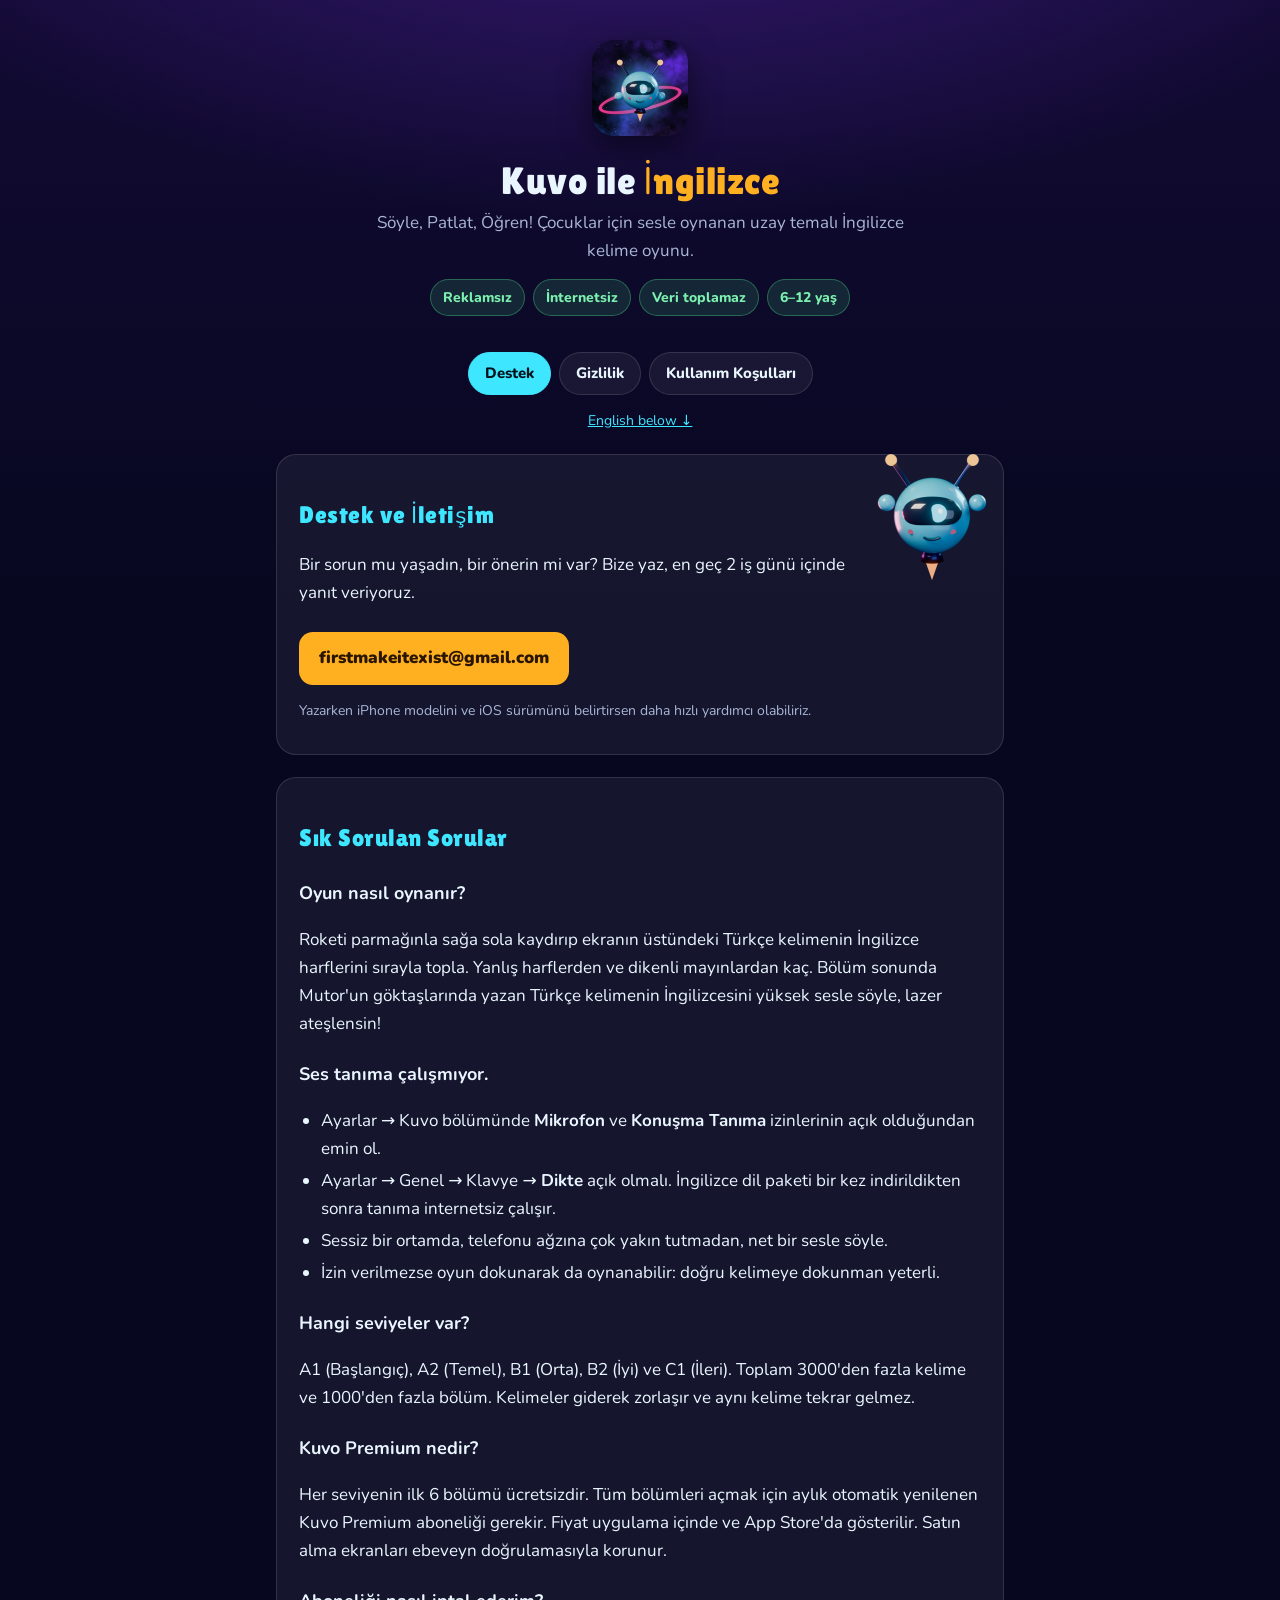
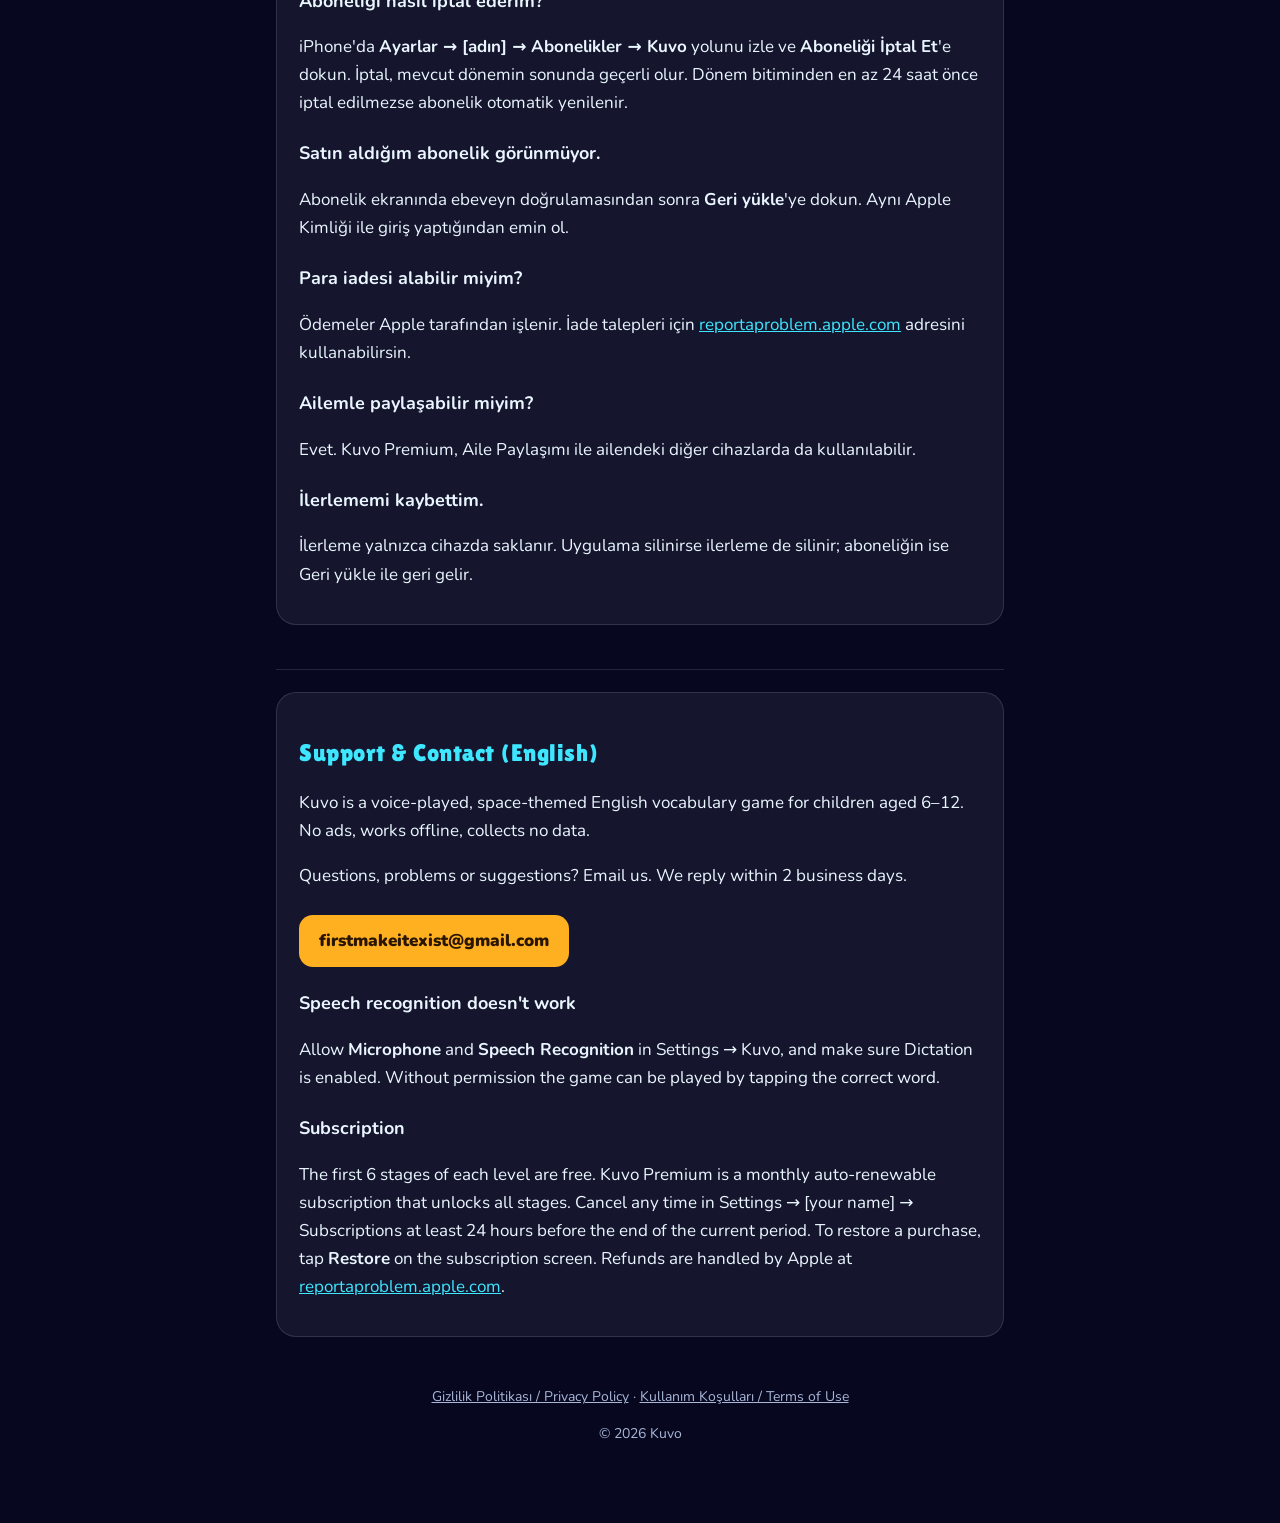
==== index.html @ 85056d34 "Kuvo destek, gizlilik ve kullanım koşulları sayfaları Co-Authored-By: Claude Opus 5.5 <noreply@anthr" ====
<!doctype html>
<html lang="tr">
<head>
<meta charset="utf-8">
<meta name="viewport" content="width=device-width, initial-scale=1">
<title>Kuvo — Destek</title>
<meta name="description" content="Kuvo: çocuklar için sesle oynanan İngilizce kelime oyunu. Destek ve iletişim.">
<link rel="icon" href="icon.png">
<link rel="preconnect" href="https://fonts.googleapis.com">
<link rel="preconnect" href="https://fonts.gstatic.com" crossorigin>
<link href="https://fonts.googleapis.com/css2?family=Lilita+One&family=Nunito:wght@400;700;800;900&display=swap" rel="stylesheet">
<link rel="stylesheet" href="style.css">
</head>
<body><main>
<header class="hero">
  <img class="icon" src="icon.png" alt="Kuvo uygulama ikonu">
  <h1>Kuvo ile <span>İngilizce</span></h1>
  <p class="lead">Söyle, Patlat, Öğren! Çocuklar için sesle oynanan uzay temalı İngilizce kelime oyunu.</p>
  <div class="pills"><span class="pill">Reklamsız</span><span class="pill">İnternetsiz</span><span class="pill">Veri toplamaz</span><span class="pill">6–12 yaş</span></div>
</header>
<nav class="top">
  <a class="on" href="./">Destek</a>
  <a href="privacy.html">Gizlilik</a>
  <a href="terms.html">Kullanım Koşulları</a>
</nav>
<p class="lang"><a href="#en">English below ↓</a></p>

<section class="card">
  <img class="mascot" src="kuvo.png" alt="">
  <h2>Destek ve İletişim</h2>
  <p>Bir sorun mu yaşadın, bir önerin mi var? Bize yaz, en geç 2 iş günü içinde yanıt veriyoruz.</p>
  <a class="mail" href="mailto:firstmakeitexist@gmail.com?subject=Kuvo%20Destek">firstmakeitexist@gmail.com</a>
  <p class="meta">Yazarken iPhone modelini ve iOS sürümünü belirtirsen daha hızlı yardımcı olabiliriz.</p>
</section>

<section class="card">
  <h2>Sık Sorulan Sorular</h2>
  <h3>Oyun nasıl oynanır?</h3>
  <p>Roketi parmağınla sağa sola kaydırıp ekranın üstündeki Türkçe kelimenin İngilizce harflerini sırayla topla. Yanlış harflerden ve dikenli mayınlardan kaç. Bölüm sonunda Mutor'un göktaşlarında yazan Türkçe kelimenin İngilizcesini yüksek sesle söyle, lazer ateşlensin!</p>
  <h3>Ses tanıma çalışmıyor.</h3>
  <ul>
    <li>Ayarlar → Kuvo bölümünde <strong>Mikrofon</strong> ve <strong>Konuşma Tanıma</strong> izinlerinin açık olduğundan emin ol.</li>
    <li>Ayarlar → Genel → Klavye → <strong>Dikte</strong> açık olmalı. İngilizce dil paketi bir kez indirildikten sonra tanıma internetsiz çalışır.</li>
    <li>Sessiz bir ortamda, telefonu ağzına çok yakın tutmadan, net bir sesle söyle.</li>
    <li>İzin verilmezse oyun dokunarak da oynanabilir: doğru kelimeye dokunman yeterli.</li>
  </ul>
  <h3>Hangi seviyeler var?</h3>
  <p>A1 (Başlangıç), A2 (Temel), B1 (Orta), B2 (İyi) ve C1 (İleri). Toplam 3000'den fazla kelime ve 1000'den fazla bölüm. Kelimeler giderek zorlaşır ve aynı kelime tekrar gelmez.</p>
  <h3>Kuvo Premium nedir?</h3>
  <p>Her seviyenin ilk 6 bölümü ücretsizdir. Tüm bölümleri açmak için aylık otomatik yenilenen Kuvo Premium aboneliği gerekir. Fiyat uygulama içinde ve App Store'da gösterilir. Satın alma ekranları ebeveyn doğrulamasıyla korunur.</p>
  <h3>Aboneliği nasıl iptal ederim?</h3>
  <p>iPhone'da <strong>Ayarlar → [adın] → Abonelikler → Kuvo</strong> yolunu izle ve <strong>Aboneliği İptal Et</strong>'e dokun. İptal, mevcut dönemin sonunda geçerli olur. Dönem bitiminden en az 24 saat önce iptal edilmezse abonelik otomatik yenilenir.</p>
  <h3>Satın aldığım abonelik görünmüyor.</h3>
  <p>Abonelik ekranında ebeveyn doğrulamasından sonra <strong>Geri yükle</strong>'ye dokun. Aynı Apple Kimliği ile giriş yaptığından emin ol.</p>
  <h3>Para iadesi alabilir miyim?</h3>
  <p>Ödemeler Apple tarafından işlenir. İade talepleri için <a href="https://reportaproblem.apple.com" rel="noopener">reportaproblem.apple.com</a> adresini kullanabilirsin.</p>
  <h3>Ailemle paylaşabilir miyim?</h3>
  <p>Evet. Kuvo Premium, Aile Paylaşımı ile ailendeki diğer cihazlarda da kullanılabilir.</p>
  <h3>İlerlememi kaybettim.</h3>
  <p>İlerleme yalnızca cihazda saklanır. Uygulama silinirse ilerleme de silinir; aboneliğin ise Geri yükle ile geri gelir.</p>
</section>

<hr id="en">
<section class="card">
  <h2>Support &amp; Contact (English)</h2>
  <p>Kuvo is a voice-played, space-themed English vocabulary game for children aged 6–12. No ads, works offline, collects no data.</p>
  <p>Questions, problems or suggestions? Email us. We reply within 2 business days.</p>
  <a class="mail" href="mailto:firstmakeitexist@gmail.com?subject=Kuvo%20Support">firstmakeitexist@gmail.com</a>
  <h3>Speech recognition doesn't work</h3>
  <p>Allow <strong>Microphone</strong> and <strong>Speech Recognition</strong> in Settings → Kuvo, and make sure Dictation is enabled. Without permission the game can be played by tapping the correct word.</p>
  <h3>Subscription</h3>
  <p>The first 6 stages of each level are free. Kuvo Premium is a monthly auto-renewable subscription that unlocks all stages. Cancel any time in Settings → [your name] → Subscriptions at least 24 hours before the end of the current period. To restore a purchase, tap <strong>Restore</strong> on the subscription screen. Refunds are handled by Apple at <a href="https://reportaproblem.apple.com" rel="noopener">reportaproblem.apple.com</a>.</p>
</section>

<footer>
  <p><a href="privacy.html">Gizlilik Politikası / Privacy Policy</a> · <a href="terms.html">Kullanım Koşulları / Terms of Use</a></p>
  <p>© 2026 Kuvo</p>
</footer>
</main></body>
</html>
---- style.css ----
:root {
  --bg: #070820;
  --bg2: #120A33;
  --card: rgba(255, 255, 255, 0.06);
  --line: rgba(255, 255, 255, 0.12);
  --fg: #EAF6FF;
  --muted: #A9B6D6;
  --kuvo: #3EE6FF;
  --energy: #FFB020;
  --laser: #FF5FC1;
}
* { box-sizing: border-box; }
html { background: var(--bg); }
body {
  margin: 0;
  color: var(--fg);
  font: 17px/1.65 "Nunito", -apple-system, system-ui, sans-serif;
  background:
    radial-gradient(1200px 600px at 50% -200px, #3A1B7A 0%, transparent 70%),
    linear-gradient(180deg, var(--bg2), var(--bg) 600px);
  min-height: 100vh;
}
a { color: var(--kuvo); }
main { max-width: 760px; margin: 0 auto; padding: 32px 16px 64px; }
header.hero { text-align: center; padding: 8px 0 12px; }
header.hero img.icon { width: 96px; height: 96px; border-radius: 22px; box-shadow: 0 10px 30px rgba(0,0,0,.5); }
h1, h2, .brand { font-family: "Lilita One", "Nunito", sans-serif; font-weight: 400; letter-spacing: .5px; }
h1 { font-size: 38px; line-height: 1.15; margin: 14px 0 6px; }
h1 span { color: var(--energy); }
h2 { font-size: 24px; color: var(--kuvo); margin: 34px 0 8px; }
h3 { font-size: 18px; margin: 22px 0 4px; }
.lead { color: var(--muted); margin: 0 auto; max-width: 560px; }
nav.top { display: flex; gap: 8px; justify-content: center; flex-wrap: wrap; margin: 20px 0 8px; }
nav.top a {
  text-decoration: none; color: var(--fg); font-weight: 800; font-size: 15px;
  padding: 8px 16px; border-radius: 999px; background: var(--card); border: 1px solid var(--line);
}
nav.top a.on { background: var(--kuvo); color: #04121A; border-color: var(--kuvo); }
.lang { text-align: center; font-size: 14px; color: var(--muted); margin-bottom: 8px; }
.card {
  background: var(--card); border: 1px solid var(--line); border-radius: 20px;
  padding: 6px 22px 18px; margin-top: 22px;
}
.pills { display: flex; flex-wrap: wrap; gap: 8px; margin: 14px 0 4px; justify-content: center; }
.pill { font-size: 14px; font-weight: 800; padding: 6px 12px; border-radius: 999px; background: rgba(75,227,138,.14); color: #7CF0AE; border: 1px solid rgba(75,227,138,.35); }
.mail {
  display: inline-block; margin-top: 8px; padding: 12px 20px; border-radius: 14px;
  background: var(--energy); color: #2A1600; font-weight: 900; text-decoration: none; word-break: break-all;
}
.mascot { float: right; width: 110px; margin: -8px -6px 8px 12px; }
ul { padding-left: 22px; }
li { margin: 4px 0; }
.meta { color: var(--muted); font-size: 14px; }
hr { border: 0; border-top: 1px solid var(--line); margin: 44px 0 8px; }
footer { text-align: center; color: var(--muted); font-size: 14px; margin-top: 48px; }
footer a { color: var(--muted); }
@media (max-width: 480px) {
  h1 { font-size: 30px; }
  .mascot { width: 84px; }
}
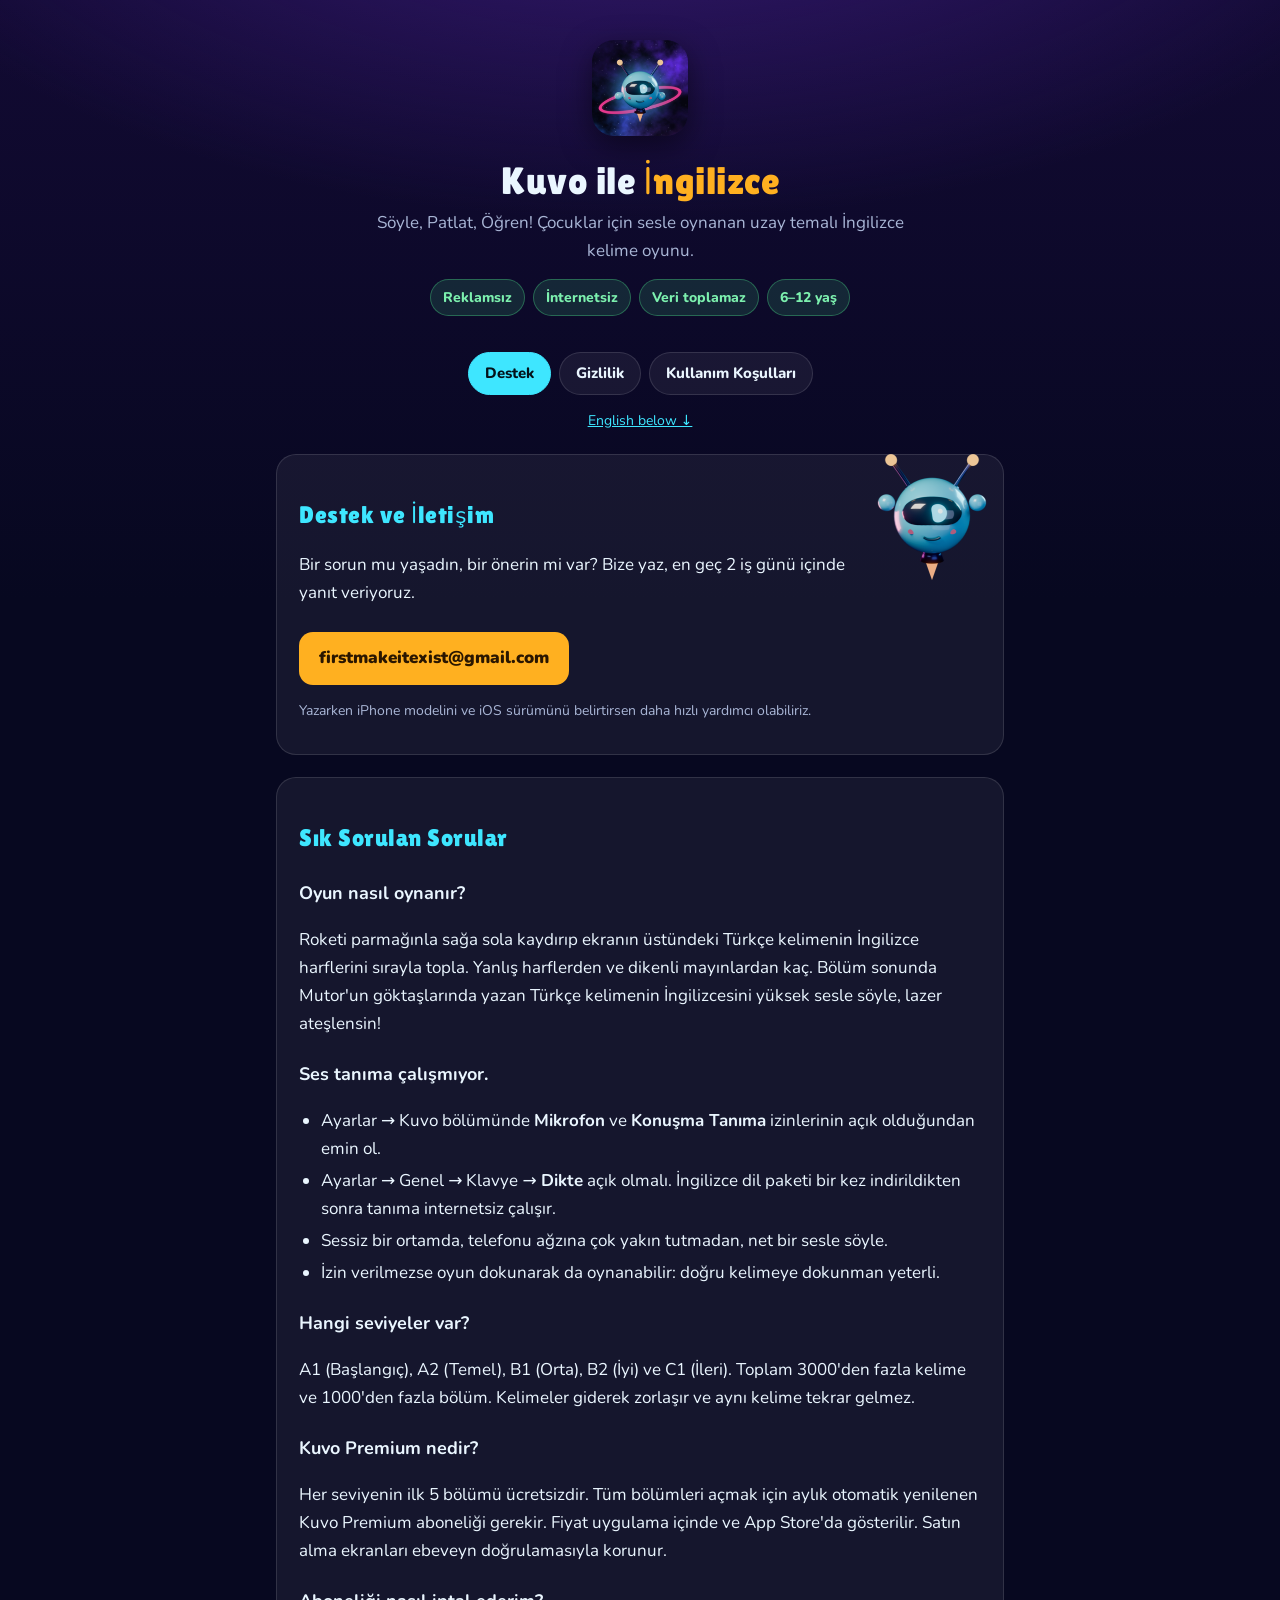
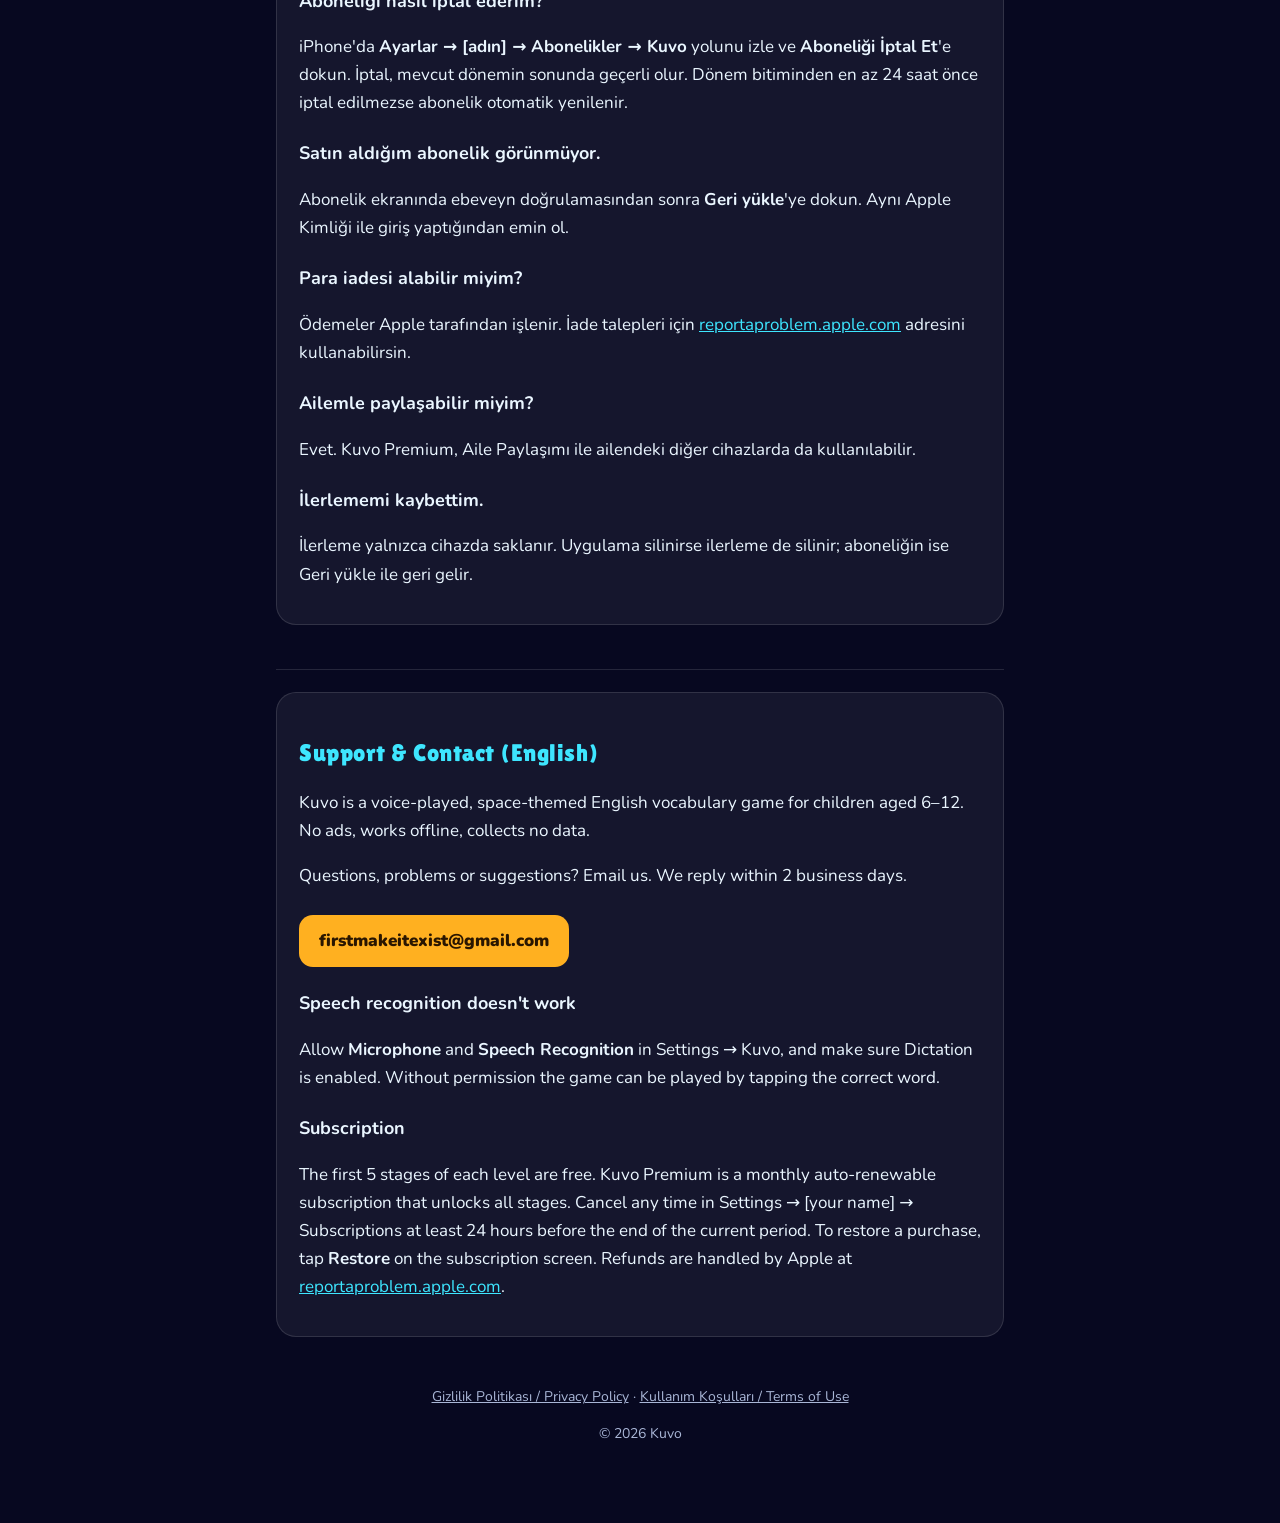
==== commit 5ef25f32: "İlk 5 bölüm ücretsiz Co-Authored-By: Claude Opus 5.5 <noreply@anthropic.com>" ====
--- a/index.html
+++ b/index.html
@@ -47,7 +47,7 @@
   <h3>Hangi seviyeler var?</h3>
   <p>A1 (Başlangıç), A2 (Temel), B1 (Orta), B2 (İyi) ve C1 (İleri). Toplam 3000'den fazla kelime ve 1000'den fazla bölüm. Kelimeler giderek zorlaşır ve aynı kelime tekrar gelmez.</p>
   <h3>Kuvo Premium nedir?</h3>
-  <p>Her seviyenin ilk 6 bölümü ücretsizdir. Tüm bölümleri açmak için aylık otomatik yenilenen Kuvo Premium aboneliği gerekir. Fiyat uygulama içinde ve App Store'da gösterilir. Satın alma ekranları ebeveyn doğrulamasıyla korunur.</p>
+  <p>Her seviyenin ilk 5 bölümü ücretsizdir. Tüm bölümleri açmak için aylık otomatik yenilenen Kuvo Premium aboneliği gerekir. Fiyat uygulama içinde ve App Store'da gösterilir. Satın alma ekranları ebeveyn doğrulamasıyla korunur.</p>
   <h3>Aboneliği nasıl iptal ederim?</h3>
   <p>iPhone'da <strong>Ayarlar → [adın] → Abonelikler → Kuvo</strong> yolunu izle ve <strong>Aboneliği İptal Et</strong>'e dokun. İptal, mevcut dönemin sonunda geçerli olur. Dönem bitiminden en az 24 saat önce iptal edilmezse abonelik otomatik yenilenir.</p>
   <h3>Satın aldığım abonelik görünmüyor.</h3>
@@ -69,7 +69,7 @@
   <h3>Speech recognition doesn't work</h3>
   <p>Allow <strong>Microphone</strong> and <strong>Speech Recognition</strong> in Settings → Kuvo, and make sure Dictation is enabled. Without permission the game can be played by tapping the correct word.</p>
   <h3>Subscription</h3>
-  <p>The first 6 stages of each level are free. Kuvo Premium is a monthly auto-renewable subscription that unlocks all stages. Cancel any time in Settings → [your name] → Subscriptions at least 24 hours before the end of the current period. To restore a purchase, tap <strong>Restore</strong> on the subscription screen. Refunds are handled by Apple at <a href="https://reportaproblem.apple.com" rel="noopener">reportaproblem.apple.com</a>.</p>
+  <p>The first 5 stages of each level are free. Kuvo Premium is a monthly auto-renewable subscription that unlocks all stages. Cancel any time in Settings → [your name] → Subscriptions at least 24 hours before the end of the current period. To restore a purchase, tap <strong>Restore</strong> on the subscription screen. Refunds are handled by Apple at <a href="https://reportaproblem.apple.com" rel="noopener">reportaproblem.apple.com</a>.</p>
 </section>
 
 <footer>
